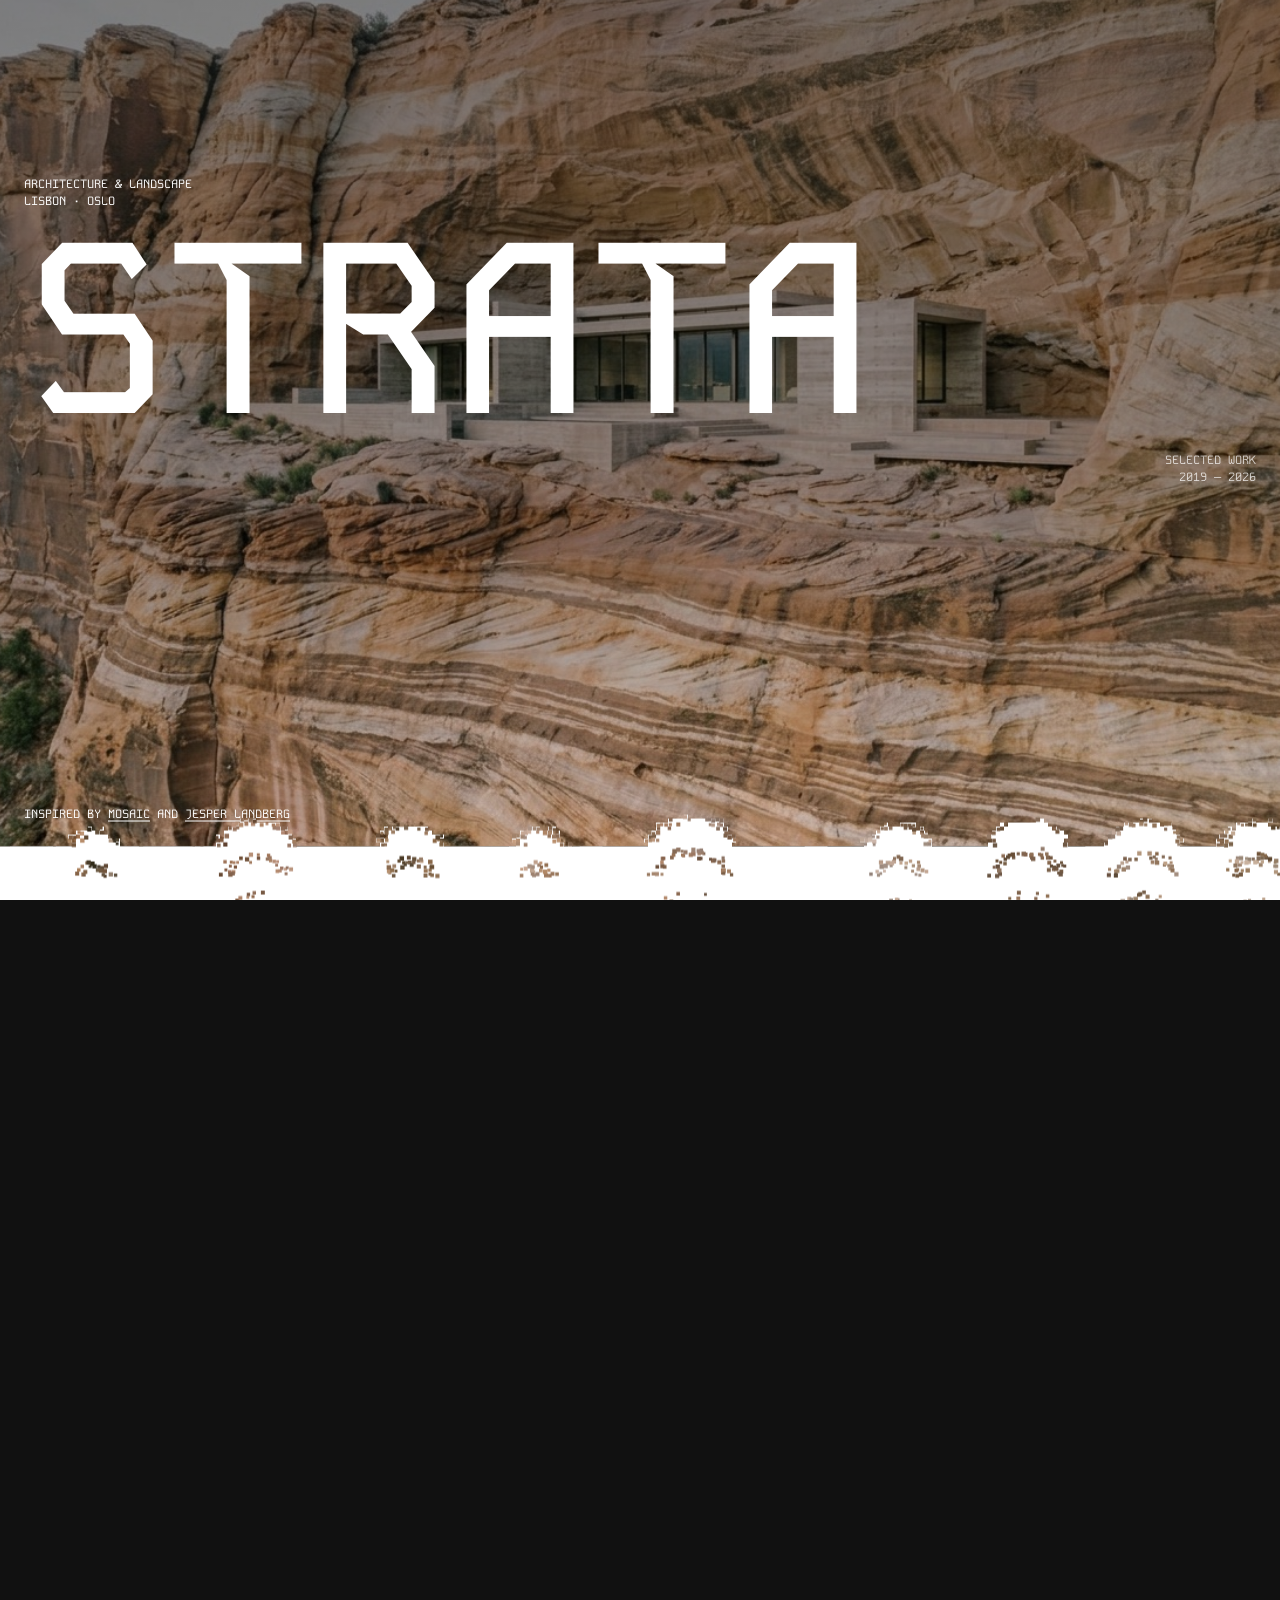
==== index10.html @ 370e0d15 "Seam Transitions Ten scroll-driven transitions for the seam between a hero and the white page that s" ====
<!DOCTYPE html>
<html lang="en" class="no-js">
  <head>
    <meta charset="UTF-8" />
    <meta name="viewport" content="width=device-width, initial-scale=1" />
    <title>Seam Transitions | Demo 10 | Codrops</title>
    <meta name="description" content="A sandstone cliff wears away like an hourglass, its grains pouring down the page into layered dunes. A canvas scroll transition with GSAP and Physics2DPlugin." />
    <meta name="keywords" content="sand effect, particles, Physics2DPlugin, scroll transition, section transition, scroll animation, canvas, GSAP, ScrollTrigger" />
    <link rel="canonical" href="https://tympanus.net/Demos/SeamTransitions/index10.html" />
    <meta name="theme-color" content="#111" />
    <meta property="og:type" content="website" />
    <meta property="og:site_name" content="Codrops" />
    <meta property="og:title" content="Seam Transitions | Demo 10 | Codrops" />
    <meta property="og:description" content="A sandstone cliff wears away like an hourglass, its grains pouring down the page into layered dunes. A canvas scroll transition with GSAP and Physics2DPlugin." />
    <meta property="og:url" content="https://tympanus.net/Demos/SeamTransitions/index10.html" />
    <meta property="og:image" content="https://tympanus.net/Demos/SeamTransitions/og-image.jpg" />
    <meta property="og:image:width" content="1200" />
    <meta property="og:image:height" content="630" />
    <meta property="og:image:alt" content="Seam Transitions: a photograph of misty pines bleeding like ink into the white page that scrolls up over it, under the studio name Strata" />
    <meta name="twitter:card" content="summary_large_image" />
    <meta name="twitter:site" content="@codrops" />
    <meta name="twitter:title" content="Seam Transitions | Demo 10 | Codrops" />
    <meta name="twitter:description" content="A sandstone cliff wears away like an hourglass, its grains pouring down the page into layered dunes. A canvas scroll transition with GSAP and Physics2DPlugin." />
    <meta name="twitter:image" content="https://tympanus.net/Demos/SeamTransitions/og-image.jpg" />
    <meta name="twitter:image:alt" content="Seam Transitions: a photograph of misty pines bleeding like ink into the white page that scrolls up over it, under the studio name Strata" />
    <link rel="icon" type="image/svg+xml" href="https://tympanus.net/favicon/favicon.svg" />
    <link rel="shortcut icon" href="https://tympanus.net/favicon/favicon.ico" />
    <link rel="preconnect" href="https://fonts.googleapis.com" />
    <link rel="preconnect" href="https://fonts.gstatic.com" crossorigin />
    <link rel="stylesheet" href="https://fonts.googleapis.com/css2?family=Kode+Mono:wght@400;500&display=swap" />
    <link rel="stylesheet" type="text/css" href="css/base.css" />
    <script>
      document.documentElement.className = 'js';
    </script>
    <!-- Added on the live server only, leave commented out in the repo -->
    <!--script src="//tympanus.net/codrops/adpacks/analytics.js"></script-->
  </head>

  <body class="demo-10 loading" data-seam="sediment">
    <div id="smooth-wrapper">
      <main id="smooth-content">
        <section class="hero">
          <header class="frame">
            <h1 class="frame__title">Seam Transitions</h1>
            <nav class="frame__links">
              <a href="https://tympanus.net/codrops/hub/">All demos</a>
              <a href="https://github.com/codrops/SeamTransitions">GitHub</a>
            </nav>
            <nav class="frame__tags">
              <a href="https://tympanus.net/codrops/hub/tag/scroll/">#scroll</a>
              <a href="https://tympanus.net/codrops/hub/tag/webgl/">#webgl</a>
              <a href="https://tympanus.net/codrops/hub/tag/gsap/">#gsap</a>
            </nav>
            <nav class="frame__demos">
              <span class="frame__demos-label">Variations</span>
              <a class="frame__demo" href="index.html">01</a>
              <a class="frame__demo" href="index2.html">02</a>
              <a class="frame__demo" href="index3.html">03</a>
              <a class="frame__demo" href="index4.html">04</a>
              <a class="frame__demo" href="index5.html">05</a>
              <a class="frame__demo" href="index6.html">06</a>
              <a class="frame__demo" href="index7.html">07</a>
              <a class="frame__demo" href="index8.html">08</a>
              <a class="frame__demo" href="index9.html">09</a>
              <span class="frame__demo frame__demo--current">10</span>
            </nav>
            <p class="frame__credits">Inspired by <a href="https://mosaic.flabbergast.agency/">Mosaic</a> and <a href="https://tympanus.net/codrops/?p=124140">Jesper Landberg</a></p>
          </header>
          <img class="hero__img" src="img/hero-sediment.jpg" width="1376" height="768" alt="A concrete house set into a cliff of banded sandstone" />
          <div class="hero__content">
            <p class="hero__meta">Architecture &amp; landscape<br />Lisbon · Oslo</p>
            <h2 class="hero__title">Strata</h2>
            <p class="hero__note">Selected work<br />2019 — 2026</p>
          </div>
        </section>
        <div class="seam" aria-hidden="true"></div>
        <section class="next">
          <div class="next__intro">
            <p class="next__label">(01) Studio</p>
            <p class="next__text">We design buildings that settle into their ground: houses, chapels, baths and schools, cut from the stone, timber and light of their place.</p>
          </div>
          <ul class="projects">
            <li>
              <img src="img/project-1.jpg" width="896" height="1200" alt="A small brick house with a vaulted roof in a dry meadow" />
              <p>Kiln House <span>2025</span></p>
            </li>
            <li>
              <img src="img/project-2.jpg" width="896" height="1200" alt="A timber pavilion on slender columns among tall grasses" />
              <p>Sorrel Pavilion <span>2024</span></p>
            </li>
            <li>
              <img src="img/project-3.jpg" width="896" height="1200" alt="A basalt chapel on a pale gravel hill" />
              <p>Basalt Chapel <span>2024</span></p>
            </li>
            <li>
              <img src="img/project-4.jpg" width="896" height="1200" alt="Sea baths: a concrete deck and steps down into a tidal pool" />
              <p>Harbour Baths <span>2023</span></p>
            </li>
            <li>
              <img src="img/project-5.jpg" width="896" height="1200" alt="A whitewashed courtyard around an old olive tree" />
              <p>Olive Court <span>2022</span></p>
            </li>
            <li>
              <img src="img/project-6.jpg" width="896" height="1200" alt="A long low brick and timber school on flat green land" />
              <p>Lowland School <span>2021</span></p>
            </li>
          </ul>
          <footer class="next__foot">
            <a href="mailto:studio@strata.example">studio@strata.example</a>
            <span>(02) Projects</span>
          </footer>
        </section>
      </main>
    </div>
    <script src="js/gsap.min.js"></script>
    <script src="js/ScrollTrigger.min.js"></script>
    <script src="js/ScrollSmoother.min.js"></script>
    <script src="js/SplitText.min.js"></script>
    <script src="js/Physics2DPlugin.min.js"></script>
    <script type="module" src="js/index.js"></script>
    <!-- Added on the live server only, leave commented out in the repo -->
    <!--script src="https://tympanus.net/codrops/adpacks/cda_sponsor.js"></script-->
  </body>
</html>
---- css/base.css ----
/* Seam Transitions · the page frame, the studio page, and what the seams share. */

*,
*::before,
*::after {
  box-sizing: border-box;
}

:root {
  --dark: #111;
  --paper: #fff;
  --ink: #111;
  --font: 'Kode Mono', ui-monospace, monospace;
  --gutter: 24px;
  --hero: 100vh; /* the hero fills the screen; index.js reads its real height */
  font-size: 12px;
}

html,
body {
  margin: 0;
  background: var(--dark);
}

body {
  color: var(--ink);
  font-family: var(--font);
  line-height: 1.4;
  text-transform: uppercase;
  -webkit-font-smoothing: antialiased;
  -moz-osx-font-smoothing: grayscale;
}

a {
  color: inherit;
  text-decoration: none;
}

p,
h1,
h2,
h3,
ul {
  margin: 0;
}

/* Until the fonts and photographs are in: a hairline bar, then the page. */
.js .loading::before,
.js .loading::after {
  content: '';
  position: fixed;
  z-index: 1000;
}

.js .loading::before {
  inset: 0;
  background: var(--dark);
}

.js .loading::after {
  top: 50%;
  left: 50%;
  width: 120px;
  height: 1px;
  margin-left: -60px;
  background: var(--paper);
  transform-origin: 0 50%;
  animation: loading 1.2s ease-in-out infinite alternate;
}

@keyframes loading {
  from {
    transform: scaleX(0.1);
  }
  to {
    transform: scaleX(1);
  }
}

/* Frame ------------------------------------------------------------------ */

/* Codrops' frame, over the hero, in the hero's own colour, and it scrolls
   away with it, so the seams never pass under it. Along the top: the
   title, links, tags and variations. Along the bottom: the credits on the
   left and, on the live site, the sponsor on the right (#cdawrap, put in
   the frame by Codrops' sponsor script). The bottom row is where the seams
   work, so index.js fades it out (--foot) before they get there. */
.frame {
  position: absolute;
  inset: 0;
  z-index: 2;
  display: grid;
  grid-template-columns: auto auto 1fr auto;
  grid-template-rows: auto 1fr auto;
  grid-template-areas:
    'title links tags demos'
    '. . . .'
    'credits credits credits sponsor';
  gap: 8px 32px;
  align-items: start;
  padding: var(--gutter);
  pointer-events: none;
}

.frame a {
  pointer-events: auto;
}

.frame__title {
  grid-area: title;
  font-size: 1rem;
  font-weight: 400;
}

.frame__links {
  grid-area: links;
}

.frame__tags {
  grid-area: tags;
}

.frame__links,
.frame__tags {
  display: flex;
  gap: 12px;
}

.frame__links a:hover,
.frame__tags a:hover,
.frame__demo:hover {
  opacity: 0.6;
}

.frame__tags {
  opacity: 0.75;
}

/* The variations, numbered. */
.frame__demos {
  grid-area: demos;
  display: grid;
  grid-template-columns: auto repeat(10, auto);
  gap: 2px 10px;
  justify-content: end;
}

.frame__demos-label {
  opacity: 0.75;
}

.frame__demo {
  font-variant-numeric: tabular-nums;
}

.frame__demo--current {
  text-decoration: underline;
  text-underline-offset: 3px;
}

.frame__credits,
.frame #cdawrap {
  align-self: end;
  opacity: var(--foot, 1);
}

.frame__credits {
  grid-area: credits;
}

.frame__credits a {
  text-decoration: underline;
  text-underline-offset: 3px;
}

.frame__credits a:hover {
  opacity: 0.6;
}

.frame #cdawrap {
  grid-area: sponsor;
  justify-self: end;
  max-width: 300px;
  text-align: right;
}

.frame--clear .frame__credits,
.frame--clear #cdawrap {
  visibility: hidden;
}

/* The studio page ------------------------------------------------------------- */

/* The hero: a photograph in daylight across the whole screen, each page's
   chosen for its seam, and the studio's name on it in white. Its lower
   quarter is kept clear: that's where the seams work. Dark until the
   photograph is in. */
.hero {
  position: relative;
  height: var(--hero);
  overflow: hidden;
  background: var(--dark);
  color: var(--paper);
}

/* The photograph is drawn as it is (shaders draw it the same, glsl.js,
   photo()). Its box can reach below the hero by --bleed, cropped by it, so
   a seam can show the rest of the picture under the page (Ink, Surface). */
.hero__img {
  position: absolute;
  inset: 0 0 auto;
  width: 100%;
  height: calc(100% + var(--bleed, 0px));
  object-fit: cover;
}

/* A veil over the photograph so the white type reads: darkest at the top,
   behind the frame and the name, lighter towards the bottom, where the
   page comes in. index.js reads the same numbers for the seams, which
   draw the photograph under the same veil. */
.hero {
  --veil-top: 0.5;
  --veil-mid: 0.38;
  --veil-stop: 0.62; /* where --veil-mid is, 0 to 1 down the hero */
  --veil-bottom: 0.12;
}

.hero::after {
  content: '';
  position: absolute;
  inset: 0;
  background: linear-gradient(
    rgb(0 0 0 / var(--veil-top)),
    rgb(0 0 0 / var(--veil-mid)) calc(var(--veil-stop) * 100%),
    rgb(0 0 0 / var(--veil-bottom))
  );
}

.hero__content {
  position: absolute;
  z-index: 1;
  inset: 0;
  display: grid;
  grid-template-columns: repeat(8, minmax(0, 1fr));
  grid-template-rows: 1fr auto 1fr;
  column-gap: var(--gutter);
  padding: 120px var(--gutter) 28vh;
}

.hero__title {
  grid-column: 1 / -1;
  grid-row: 2;
  font-size: clamp(64px, 19vw, 300px);
  font-weight: 500;
  line-height: 0.8;
  letter-spacing: -0.02em;
}

.hero__meta {
  grid-column: 1 / 3;
  grid-row: 1;
  align-self: end;
  padding-bottom: 24px;
}

.hero__note {
  grid-column: 7 / -1;
  grid-row: 3;
  justify-self: end;
  padding-top: 24px;
  text-align: right;
  opacity: 0.75;
}

/* The seam: a box straddling the hero's bottom edge, `--above` into the
   hero and `--below` into the page under it. Each seam draws in it on a
   canvas; it never takes the pointer. */
.seam {
  position: absolute;
  left: 0;
  right: 0;
  top: calc(var(--hero) - var(--above, 0px));
  height: calc(var(--above, 0px) + var(--below, 0px));
  z-index: 5;
  pointer-events: none;
}

.seam canvas {
  display: block;
  width: 100%;
  height: 100%;
}

/* The page under the hero: white, the studio's introduction and its
   latest work. Its top is left open: the seam plays out there. */
.next {
  position: relative;
  background: var(--paper);
  color: var(--ink);
  padding: 34vh var(--gutter) var(--gutter); /* the footer as close to the bottom as the frame is to the top */
  overflow-x: clip; /* the marquee runs to the screen's edges, not past them */
}

.next__intro {
  display: grid;
  grid-template-columns: repeat(8, minmax(0, 1fr));
  column-gap: var(--gutter);
  align-items: baseline;
}

.next__label {
  grid-column: 1 / 3;
  opacity: 0.5;
}

.next__text {
  grid-column: 3 / -1;
  font-size: clamp(20px, 2.2vw, 32px);
  line-height: 1.15;
}

/* The latest work: six 4:5 photographs in a tight row, captions under
   them, right-aligned. With motion it's a marquee: index.js adds a second
   set after the first and `.projects--marquee`, which lines them all up
   at the same size, `--across` to the screen. */
.projects {
  --across: 6;
  display: grid;
  grid-template-columns: repeat(6, minmax(0, 1fr));
  gap: 60px 7px;
  margin: 20vh 0 0;
  padding: 0;
  list-style: none;
}

.projects img {
  display: block;
  width: 100%;
  height: auto; /* the ratio below, not the height="…" in the markup */
  aspect-ratio: 4 / 5;
  object-fit: cover;
  background: #eee;
}

.projects--marquee {
  display: flex;
  gap: 7px;
  width: max-content;
}

.projects--marquee li {
  flex: none;
  width: calc((100vw - 2 * var(--gutter) - (var(--across) - 1) * 7px) / var(--across));
}

.projects p {
  margin-top: 6px;
  text-align: right;
}

.projects span {
  opacity: 0.5;
}

.next__foot {
  display: flex;
  justify-content: space-between;
  margin-top: 24vh;
}

/* Small screens ------------------------------------------------------------ */

@media (max-width: 760px) {
  :root {
    --gutter: 16px;
  }

  .frame {
    grid-template-columns: 1fr;
    grid-template-rows: repeat(4, auto) 1fr auto auto;
    grid-template-areas: 'title' 'links' 'tags' 'demos' '.' 'credits' 'sponsor';
  }

  .frame #cdawrap {
    justify-self: start;
    text-align: left;
  }

  .frame__demos {
    justify-content: start;
  }

  .hero__content {
    padding-top: 180px;
  }

  .hero__meta {
    grid-column: 1 / -1;
  }

  .hero__note {
    grid-column: 1 / -1;
  }

  .next__intro {
    grid-template-columns: 1fr;
    gap: 16px;
  }

  .next__label,
  .next__text {
    grid-column: 1;
  }

  .projects {
    grid-template-columns: repeat(2, minmax(0, 1fr));
    --across: 2.4;
  }
}
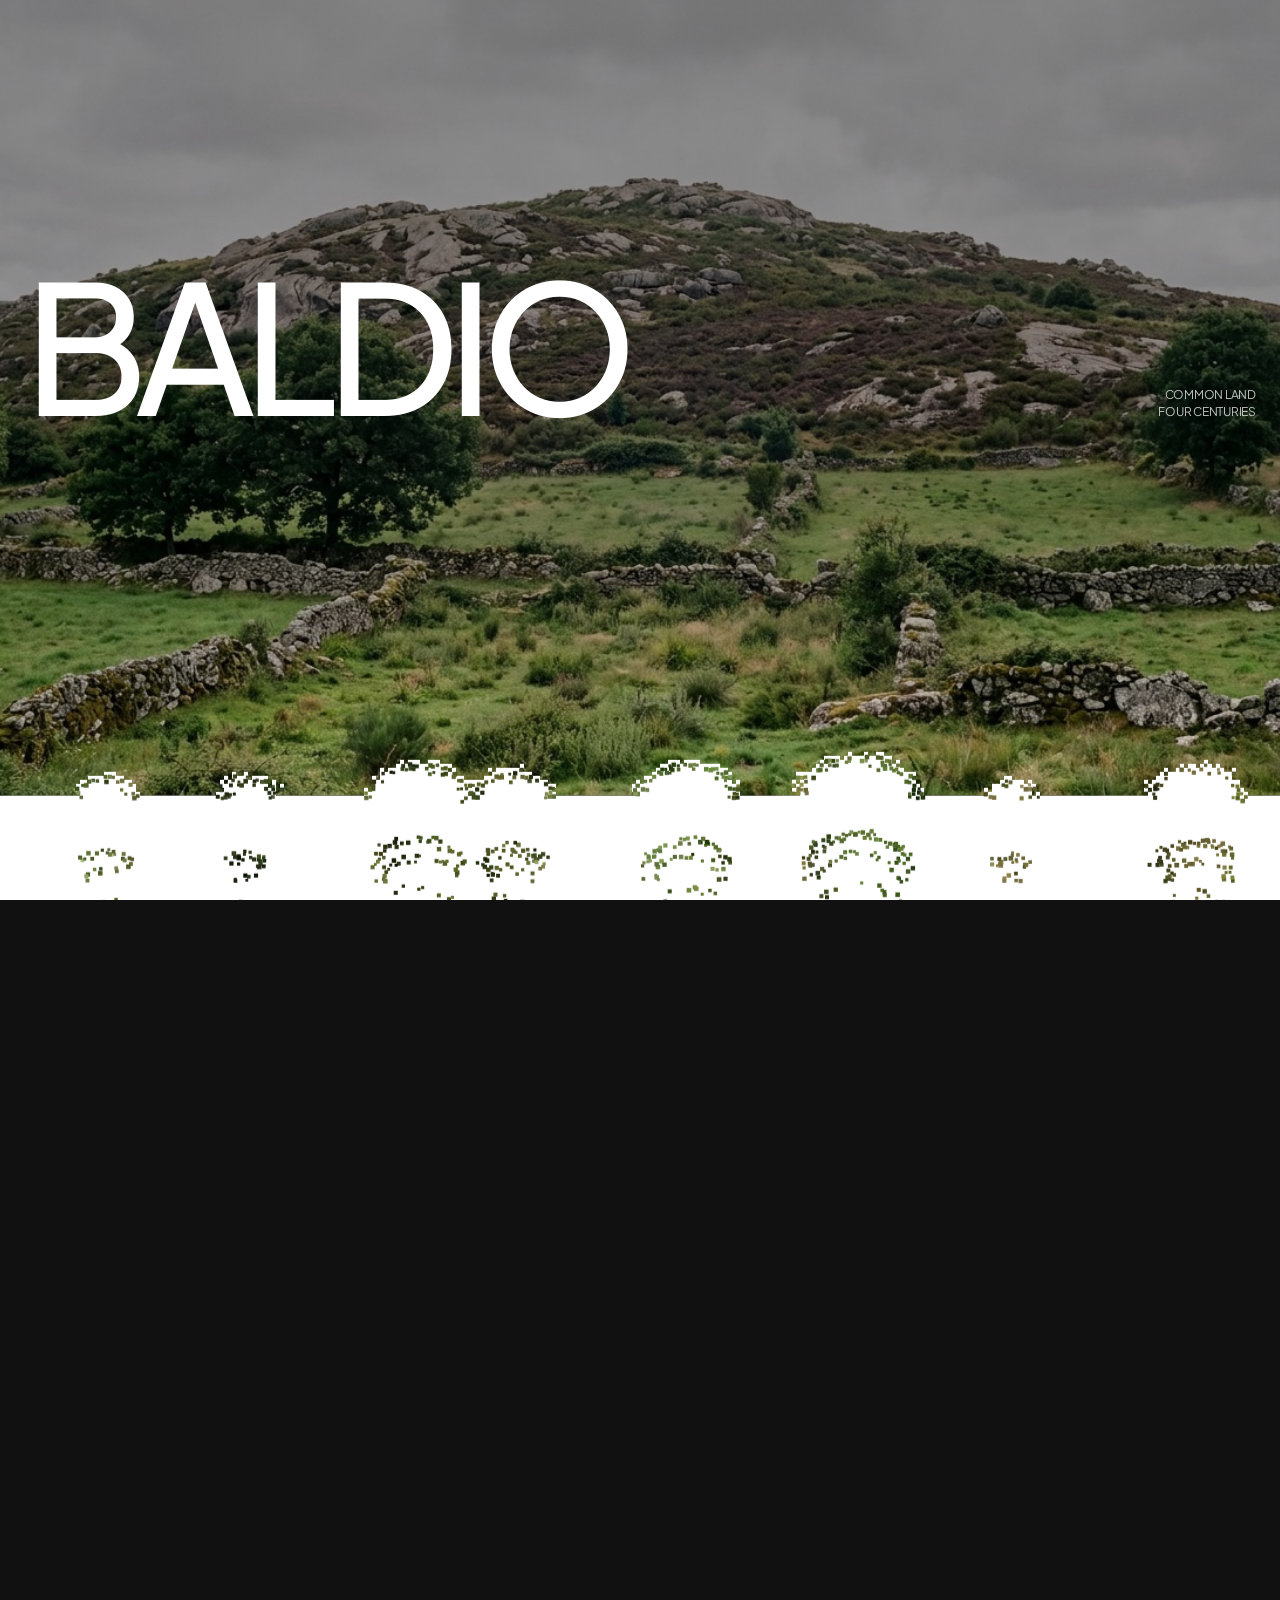
==== commit 54ce5b64: "Give each seam a studio, add Fray and Shavings, new frame and type - Every page is now the home page" ====
--- a/index10.html
+++ b/index10.html
@@ -4,30 +4,30 @@
     <meta charset="UTF-8" />
     <meta name="viewport" content="width=device-width, initial-scale=1" />
     <title>Seam Transitions | Demo 10 | Codrops</title>
-    <meta name="description" content="A sandstone cliff wears away like an hourglass, its grains pouring down the page into layered dunes. A canvas scroll transition with GSAP and Physics2DPlugin." />
+    <meta name="description" content="An upland hill crumbles grain by grain into spoil heaps as the page scrolls up over it. A canvas scroll transition with GSAP and Physics2DPlugin." />
     <meta name="keywords" content="sand effect, particles, Physics2DPlugin, scroll transition, section transition, scroll animation, canvas, GSAP, ScrollTrigger" />
     <link rel="canonical" href="https://tympanus.net/Demos/SeamTransitions/index10.html" />
     <meta name="theme-color" content="#111" />
     <meta property="og:type" content="website" />
     <meta property="og:site_name" content="Codrops" />
     <meta property="og:title" content="Seam Transitions | Demo 10 | Codrops" />
-    <meta property="og:description" content="A sandstone cliff wears away like an hourglass, its grains pouring down the page into layered dunes. A canvas scroll transition with GSAP and Physics2DPlugin." />
+    <meta property="og:description" content="An upland hill crumbles grain by grain into spoil heaps as the page scrolls up over it. A canvas scroll transition with GSAP and Physics2DPlugin." />
     <meta property="og:url" content="https://tympanus.net/Demos/SeamTransitions/index10.html" />
     <meta property="og:image" content="https://tympanus.net/Demos/SeamTransitions/og-image.jpg" />
     <meta property="og:image:width" content="1200" />
     <meta property="og:image:height" content="630" />
-    <meta property="og:image:alt" content="Seam Transitions: a photograph of misty pines bleeding like ink into the white page that scrolls up over it, under the studio name Strata" />
+    <meta property="og:image:alt" content="Seam Transitions: misty pines bleeding like ink into the white page that scrolls up over them, under the name Canopy" />
     <meta name="twitter:card" content="summary_large_image" />
     <meta name="twitter:site" content="@codrops" />
     <meta name="twitter:title" content="Seam Transitions | Demo 10 | Codrops" />
-    <meta name="twitter:description" content="A sandstone cliff wears away like an hourglass, its grains pouring down the page into layered dunes. A canvas scroll transition with GSAP and Physics2DPlugin." />
+    <meta name="twitter:description" content="An upland hill crumbles grain by grain into spoil heaps as the page scrolls up over it. A canvas scroll transition with GSAP and Physics2DPlugin." />
     <meta name="twitter:image" content="https://tympanus.net/Demos/SeamTransitions/og-image.jpg" />
-    <meta name="twitter:image:alt" content="Seam Transitions: a photograph of misty pines bleeding like ink into the white page that scrolls up over it, under the studio name Strata" />
+    <meta name="twitter:image:alt" content="Seam Transitions: misty pines bleeding like ink into the white page that scrolls up over them, under the name Canopy" />
     <link rel="icon" type="image/svg+xml" href="https://tympanus.net/favicon/favicon.svg" />
     <link rel="shortcut icon" href="https://tympanus.net/favicon/favicon.ico" />
     <link rel="preconnect" href="https://fonts.googleapis.com" />
     <link rel="preconnect" href="https://fonts.gstatic.com" crossorigin />
-    <link rel="stylesheet" href="https://fonts.googleapis.com/css2?family=Kode+Mono:wght@400;500&display=swap" />
+    <link rel="stylesheet" href="https://fonts.googleapis.com/css2?family=Plus+Jakarta+Sans:wght@400;500&display=swap" />
     <link rel="stylesheet" type="text/css" href="css/base.css" />
     <script>
       document.documentElement.className = 'js';
@@ -63,51 +63,53 @@
               <a class="frame__demo" href="index8.html">08</a>
               <a class="frame__demo" href="index9.html">09</a>
               <span class="frame__demo frame__demo--current">10</span>
+              <a class="frame__demo" href="index11.html">11</a>
             </nav>
-            <p class="frame__credits">Inspired by <a href="https://mosaic.flabbergast.agency/">Mosaic</a> and <a href="https://tympanus.net/codrops/?p=124140">Jesper Landberg</a></p>
           </header>
-          <img class="hero__img" src="img/hero-sediment.jpg" width="1376" height="768" alt="A concrete house set into a cliff of banded sandstone" />
+          <img class="hero__img" src="img/hero-sediment.jpg" width="1376" height="768" alt="An upland hill of granite outcrops and heather above green meadows divided by stone walls" />
           <div class="hero__content">
-            <p class="hero__meta">Architecture &amp; landscape<br />Lisbon · Oslo</p>
-            <h2 class="hero__title">Strata</h2>
-            <p class="hero__note">Selected work<br />2019 — 2026</p>
+            <h2 class="hero__title">Baldio</h2>
+            <p class="hero__note">Common land<br />Four centuries</p>
           </div>
+          <p class="hero__scroll" aria-hidden="true">Scroll</p>
+
         </section>
         <div class="seam" aria-hidden="true"></div>
         <section class="next">
           <div class="next__intro">
-            <p class="next__label">(01) Studio</p>
-            <p class="next__text">We design buildings that settle into their ground: houses, chapels, baths and schools, cut from the stone, timber and light of their place.</p>
+            <p class="next__label">(01) The hill</p>
+            <p class="next__text">For four hundred years this hill has been grazed, farmed and shared by the villages around it. A company wants to dig it out for lithium. We want it to stay a hill.</p>
           </div>
           <ul class="projects">
             <li>
-              <img src="img/project-1.jpg" width="896" height="1200" alt="A small brick house with a vaulted roof in a dry meadow" />
-              <p>Kiln House <span>2025</span></p>
+              <img src="img/baldio-1.jpg" width="896" height="1200" alt="A green meadow enclosed by stone walls, long-horned cattle grazing below granite hills" />
+              <p>Lameiro do Fundo <span>Meadow</span></p>
             </li>
             <li>
-              <img src="img/project-2.jpg" width="896" height="1200" alt="A timber pavilion on slender columns among tall grasses" />
-              <p>Sorrel Pavilion <span>2024</span></p>
+              <img src="img/baldio-2.jpg" width="896" height="1200" alt="A granite spring trough with clear water running into it" />
+              <p>Fonte da Laje <span>Spring</span></p>
             </li>
             <li>
-              <img src="img/project-3.jpg" width="896" height="1200" alt="A basalt chapel on a pale gravel hill" />
-              <p>Basalt Chapel <span>2024</span></p>
+              <img src="img/baldio-3.jpg" width="896" height="1200" alt="An old chestnut grove of huge gnarled trunks on a slope" />
+              <p>Souto Velho <span>Chestnuts</span></p>
             </li>
             <li>
-              <img src="img/project-4.jpg" width="896" height="1200" alt="Sea baths: a concrete deck and steps down into a tidal pool" />
-              <p>Harbour Baths <span>2023</span></p>
+              <img src="img/baldio-4.jpg" width="896" height="1200" alt="A small field of rye on a terrace below granite outcrops" />
+              <p>Leira Alta <span>Rye</span></p>
             </li>
             <li>
-              <img src="img/project-5.jpg" width="896" height="1200" alt="A whitewashed courtyard around an old olive tree" />
-              <p>Olive Court <span>2022</span></p>
+              <img src="img/baldio-5.jpg" width="896" height="1200" alt="Stone houses with slate roofs along a narrow village street" />
+              <p>Aldeia <span>Village</span></p>
             </li>
             <li>
-              <img src="img/project-6.jpg" width="896" height="1200" alt="A long low brick and timber school on flat green land" />
-              <p>Lowland School <span>2021</span></p>
+              <img src="img/baldio-6.jpg" width="896" height="1200" alt="The village’s granite bread-oven house, firewood stacked by its door" />
+              <p>Forno do Povo <span>Oven</span></p>
             </li>
           </ul>
           <footer class="next__foot">
-            <a href="mailto:studio@strata.example">studio@strata.example</a>
-            <span>(02) Projects</span>
+            <a href="mailto:contact@baldio.example">contact@baldio.example</a>
+            <p class="next__credits">Inspired by <a href="https://mosaic.flabbergast.agency/">Mosaic</a> and Jesper Landberg’s <a href="https://tympanus.net/Demos/PaperDrops/">demo</a> on Codrops</p>
+            <span>(02) What’s here</span>
           </footer>
         </section>
       </main>
--- a/css/base.css
+++ b/css/base.css
@@ -10,7 +10,7 @@
   --dark: #111;
   --paper: #fff;
   --ink: #111;
-  --font: 'Kode Mono', ui-monospace, monospace;
+  --font: 'Plus Jakarta Sans', system-ui, sans-serif;
   --gutter: 24px;
   --hero: 100vh; /* the hero fills the screen; index.js reads its real height */
   font-size: 12px;
@@ -26,6 +26,7 @@
   color: var(--ink);
   font-family: var(--font);
   line-height: 1.4;
+  letter-spacing: -0.02em;
   text-transform: uppercase;
   -webkit-font-smoothing: antialiased;
   -moz-osx-font-smoothing: grayscale;
@@ -81,21 +82,21 @@
 
 /* Codrops' frame, over the hero, in the hero's own colour, and it scrolls
    away with it, so the seams never pass under it. Along the top: the
-   title, links, tags and variations. Along the bottom: the credits on the
-   left and, on the live site, the sponsor on the right (#cdawrap, put in
-   the frame by Codrops' sponsor script). The bottom row is where the seams
-   work, so index.js fades it out (--foot) before they get there. */
+   title, links and tags and, on the live site, the sponsor on the right
+   (#cdawrap, put in the frame by Codrops' sponsor script). Under the title,
+   the variations, in a white box so they can't be missed. Nothing sits low
+   in the hero, where the seams work: the credits are in the footer. */
 .frame {
   position: absolute;
   inset: 0;
   z-index: 2;
   display: grid;
   grid-template-columns: auto auto 1fr auto;
-  grid-template-rows: auto 1fr auto;
+  grid-template-rows: auto auto 1fr;
   grid-template-areas:
-    'title links tags demos'
-    '. . . .'
-    'credits credits credits sponsor';
+    'title links tags sponsor'
+    'demos demos demos .'
+    '. . . .';
   gap: 8px 32px;
   align-items: start;
   padding: var(--gutter);
@@ -136,13 +137,19 @@
   opacity: 0.75;
 }
 
-/* The variations, numbered. */
+/* The variations, numbered, in a white box, the current one filled in. */
 .frame__demos {
   grid-area: demos;
-  display: grid;
-  grid-template-columns: auto repeat(10, auto);
+  justify-self: start;
+  display: grid;
+  grid-template-columns: auto repeat(11, auto);
   gap: 2px 10px;
-  justify-content: end;
+  align-items: center;
+  margin-top: 12px;
+  padding: 10px 14px;
+  border-radius: 10px;
+  background: var(--paper);
+  color: var(--ink);
 }
 
 .frame__demos-label {
@@ -154,27 +161,11 @@
 }
 
 .frame__demo--current {
-  text-decoration: underline;
-  text-underline-offset: 3px;
-}
-
-.frame__credits,
-.frame #cdawrap {
-  align-self: end;
-  opacity: var(--foot, 1);
-}
-
-.frame__credits {
-  grid-area: credits;
-}
-
-.frame__credits a {
-  text-decoration: underline;
-  text-underline-offset: 3px;
-}
-
-.frame__credits a:hover {
-  opacity: 0.6;
+  margin: 0 -4px;
+  padding: 0 4px;
+  border-radius: 3px;
+  background: var(--ink);
+  color: var(--paper);
 }
 
 .frame #cdawrap {
@@ -184,17 +175,12 @@
   text-align: right;
 }
 
-.frame--clear .frame__credits,
-.frame--clear #cdawrap {
-  visibility: hidden;
-}
-
 /* The studio page ------------------------------------------------------------- */
 
 /* The hero: a photograph in daylight across the whole screen, each page's
-   chosen for its seam, and the studio's name on it in white. Its lower
-   quarter is kept clear: that's where the seams work. Dark until the
-   photograph is in. */
+   chosen for its seam, and the studio's name on it in white, in the middle
+   of the screen. Below the name it's kept clear: that's where the seams
+   work. Dark until the photograph is in. */
 .hero {
   position: relative;
   height: var(--hero);
@@ -205,7 +191,7 @@
 
 /* The photograph is drawn as it is (shaders draw it the same, glsl.js,
    photo()). Its box can reach below the hero by --bleed, cropped by it, so
-   a seam can show the rest of the picture under the page (Ink, Surface). */
+   a seam can show the rest of the picture under the page (Ink). */
 .hero__img {
   position: absolute;
   inset: 0 0 auto;
@@ -244,32 +230,62 @@
   grid-template-columns: repeat(8, minmax(0, 1fr));
   grid-template-rows: 1fr auto 1fr;
   column-gap: var(--gutter);
-  padding: 120px var(--gutter) 28vh;
+  padding: 120px var(--gutter); /* the same above and below, so the name is in the middle */
 }
 
 .hero__title {
   grid-column: 1 / -1;
   grid-row: 2;
-  font-size: clamp(64px, 19vw, 300px);
+  align-self: last baseline;
+  font-size: clamp(56px, 14vw, 220px);
   font-weight: 500;
   line-height: 0.8;
-  letter-spacing: -0.02em;
-}
-
-.hero__meta {
-  grid-column: 1 / 3;
-  grid-row: 1;
-  align-self: end;
-  padding-bottom: 24px;
-}
-
+  letter-spacing: -0.07em;
+}
+
+/* A Japanese character after the name (Mend's 金, gold): set in a typeface
+   that has it, untracked, and sized and raised so its ink is as tall as the
+   name's capitals and sits on their baseline (a Japanese character fills a
+   square that reaches below the baseline). */
+.hero__title [lang='ja'] {
+  font-family: 'Zen Kaku Gothic New', sans-serif;
+  font-size: 0.85em;
+  letter-spacing: 0;
+  vertical-align: 0.036em;
+}
+
+/* Beside the name, on its baseline, so nothing sits below it. */
 .hero__note {
   grid-column: 7 / -1;
-  grid-row: 3;
+  grid-row: 2;
+  align-self: last baseline;
   justify-self: end;
-  padding-top: 24px;
   text-align: right;
   opacity: 0.75;
+}
+
+/* A cue to scroll, at the bottom of the hero, in the middle: a word over a
+   short line. index.js fades it out over the first few px of scroll,
+   before the seam comes up to it. */
+.hero__scroll {
+  position: absolute;
+  z-index: 1;
+  left: 50%;
+  bottom: var(--gutter);
+  display: flex;
+  flex-direction: column;
+  align-items: center;
+  gap: 8px;
+  color: var(--paper);
+  transform: translateX(-50%);
+  pointer-events: none;
+}
+
+.hero__scroll::after {
+  content: '';
+  width: 1px;
+  height: 28px;
+  background: currentColor;
 }
 
 /* The seam: a box straddling the hero's bottom edge, `--above` into the
@@ -317,6 +333,21 @@
   grid-column: 3 / -1;
   font-size: clamp(20px, 2.2vw, 32px);
   line-height: 1.15;
+  letter-spacing: -0.035em;
+  word-spacing: 0.12em; /* the words, kept apart in capitals set this tight */
+}
+
+/* A letter a seam has drunk from (Roots, whose roots reach the first line):
+   its ink drawn off from the top down to --level, px down its box, leaving
+   it pale, and paler still as --dry goes from 0 to 1 (45% of its ink left,
+   down to 12%). Only while there's something drawn off, so untouched
+   letters are plain text. */
+.next__char--drunk {
+  --pale: color-mix(in srgb, var(--ink) calc(45% - 33% * var(--dry, 0)), var(--paper));
+  background: linear-gradient(var(--pale) var(--level), var(--ink) var(--level));
+  -webkit-background-clip: text;
+  background-clip: text;
+  color: transparent;
 }
 
 /* The latest work: six 4:5 photographs in a tight row, captions under
@@ -362,10 +393,32 @@
   opacity: 0.5;
 }
 
+/* The footer: the studio's email, the demo's credits in the middle, the
+   section's name. */
 .next__foot {
-  display: flex;
-  justify-content: space-between;
+  display: grid;
+  grid-template-columns: 1fr auto 1fr;
+  gap: 8px var(--gutter);
+  align-items: baseline;
   margin-top: 24vh;
+}
+
+.next__foot > :last-child {
+  justify-self: end;
+}
+
+.next__credits {
+  text-align: center;
+  opacity: 0.6;
+}
+
+.next__credits a {
+  text-decoration: underline;
+  text-underline-offset: 3px;
+}
+
+.next__credits a:hover {
+  opacity: 0.6;
 }
 
 /* Small screens ------------------------------------------------------------ */
@@ -377,8 +430,12 @@
 
   .frame {
     grid-template-columns: 1fr;
-    grid-template-rows: repeat(4, auto) 1fr auto auto;
-    grid-template-areas: 'title' 'links' 'tags' 'demos' '.' 'credits' 'sponsor';
+    grid-template-rows: repeat(5, auto) 1fr;
+    grid-template-areas: 'title' 'demos' 'links' 'tags' 'sponsor' '.';
+  }
+
+  .frame__demos {
+    margin-top: 4px;
   }
 
   .frame #cdawrap {
@@ -386,20 +443,27 @@
     text-align: left;
   }
 
-  .frame__demos {
-    justify-content: start;
-  }
-
   .hero__content {
-    padding-top: 180px;
-  }
-
-  .hero__meta {
-    grid-column: 1 / -1;
-  }
-
+    padding-block: 180px;
+  }
+
+  /* The name fills the width: the note goes under it. */
   .hero__note {
     grid-column: 1 / -1;
+    grid-row: 3;
+    align-self: start;
+    padding-top: 24px;
+  }
+
+  /* The credits above the email and the section's name. */
+  .next__foot {
+    grid-template-columns: 1fr 1fr;
+  }
+
+  .next__credits {
+    grid-column: 1 / -1;
+    grid-row: 1;
+    margin-bottom: 16px;
   }
 
   .next__intro {
